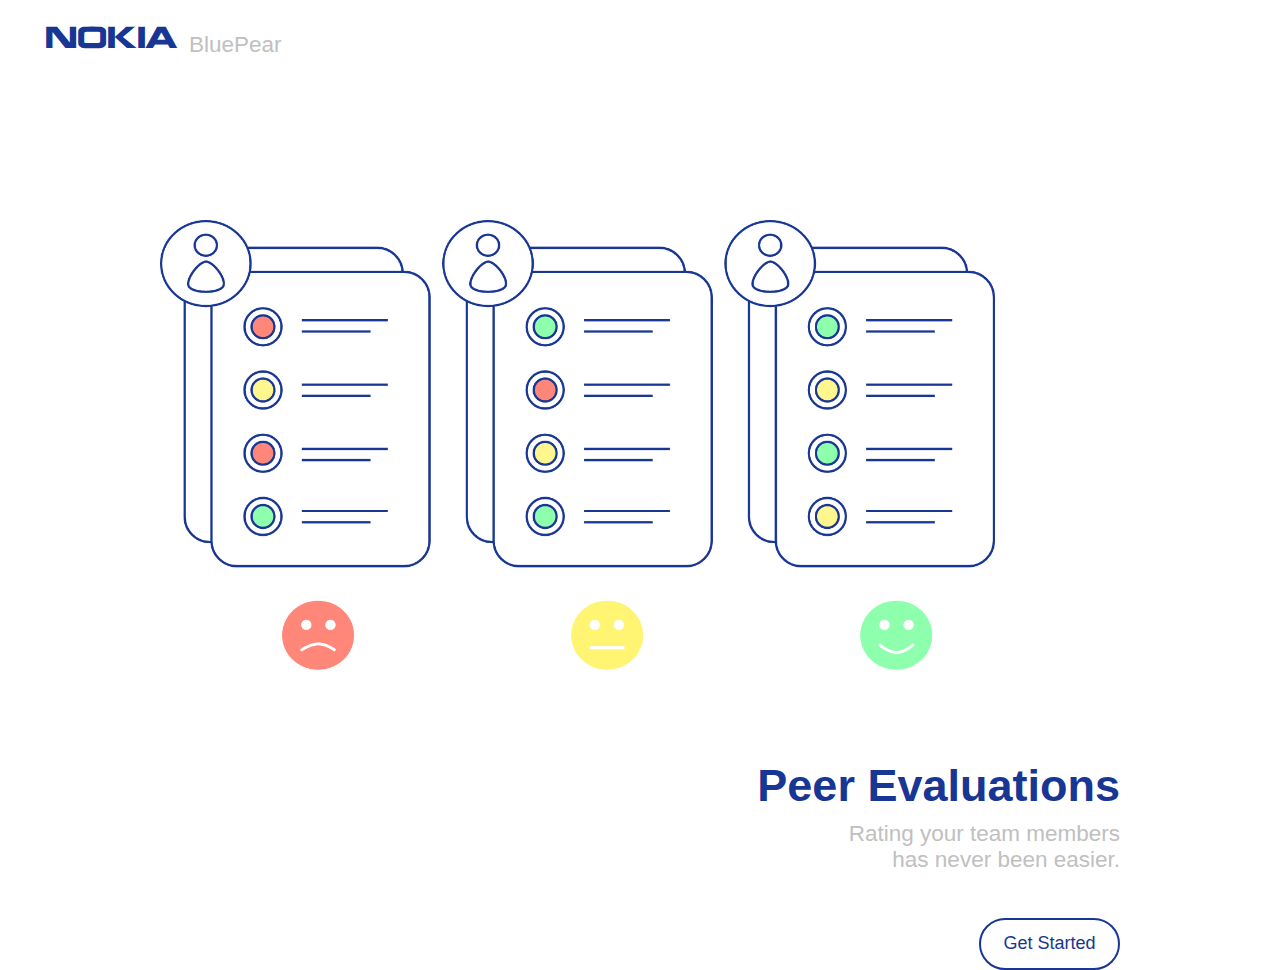
==== BluePear/index.html @ 50386a79 "Created the initial homepage" ====
<!DOCTYPE html>
<html>
    <head>
        <link rel="stylesheet" type="text/css" href="style.css">
    </head>
    <body>
        <nav>
            <h1 id="logo">NOKIA</h1>
            <h2 id="sublogo">BluePear</h2>
        </nav>
        <div id="visualContainer">
            <img id="visual" src="images/visual.png"/>
            <div id="tagline">
                <h3>Peer Evaluations</h3>
                <h4>Rating your team members <br/>has never been easier.</h4>
                <button>Get Started</button>
            </div>
        </div>
    </body>
</html>
---- BluePear/style.css ----
@font-face{
    font-family: Nokia;
    src: url('fonts/NokiaKokia.ttf');
}

body{
    height: 100%;
    margin: 0;
    background-repeat: no-repeat;
    background-attachment: fixed;
    /*background-image: linear-gradient(175deg, #183693, #183693);*/
    margin: 0;
    font-family: helvetica;
}

nav{
    /*background-image: linear-gradient(175deg, #ffffff, #f0f0f0);*/
    color: #183693;
    padding: 3vh 5vh 3vh 5vh;
    /*box-shadow: 0vh 1vh 1.5vh rgb(0,0,0, 0.24);*/
}

button{
    padding: 1.5vh 2.5vh 1.5vh 2.5vh;
    font-size: 2vh;
    color: #183693;
    background-color: #ffffff;
    border: 0.3vh solid #183693;
    border-radius: 40px;
    outline: none;
    transition: 0.3s;
}

button:hover{
    color: #ffffff;
    background-color: #183693;
    box-shadow: 0vh 0.5vh 1vh rgb(0,0,0,0.5);
    cursor: pointer;
}

#logo{
    margin: 0vh;
    font-family: Nokia;
    font-weight: 100;
    font-size: 3vh;
    float: left;
}

#sublogo{
    margin: 0.5vh 0vh 0vh 16vh;
    color: #c0c0c0;
    font-family: helvetica;
    font-weight: 100;
    font-size: 2.5vh;
}

#visualContainer{
    margin: 15vh auto auto auto;
    width: 75%;
}

#visual{
    display: inline-block;
    height: 50vh;
    width: auto;
    margin: auto;
    float: left;
}

#tagline{
    float: right;
    display: inline-block;
    margin: 10vh 0vh 0vh 0vh;
    text-align: right;
}

#tagline h3{
    margin: 0vh 0vh 1vh;
    font-size: 5vh;
    color: #183693;
}


#tagline h4{
    margin: 0vh 0vh 5vh;
    font-size: 2.5vh;
    color: #c0c0c0;
    font-weight:100;
}

/*
#tagline button{
    padding: 2vh;
    color: #ffffff;
    background-color: #183693;
    border: none;
    outline: none;
}
*/
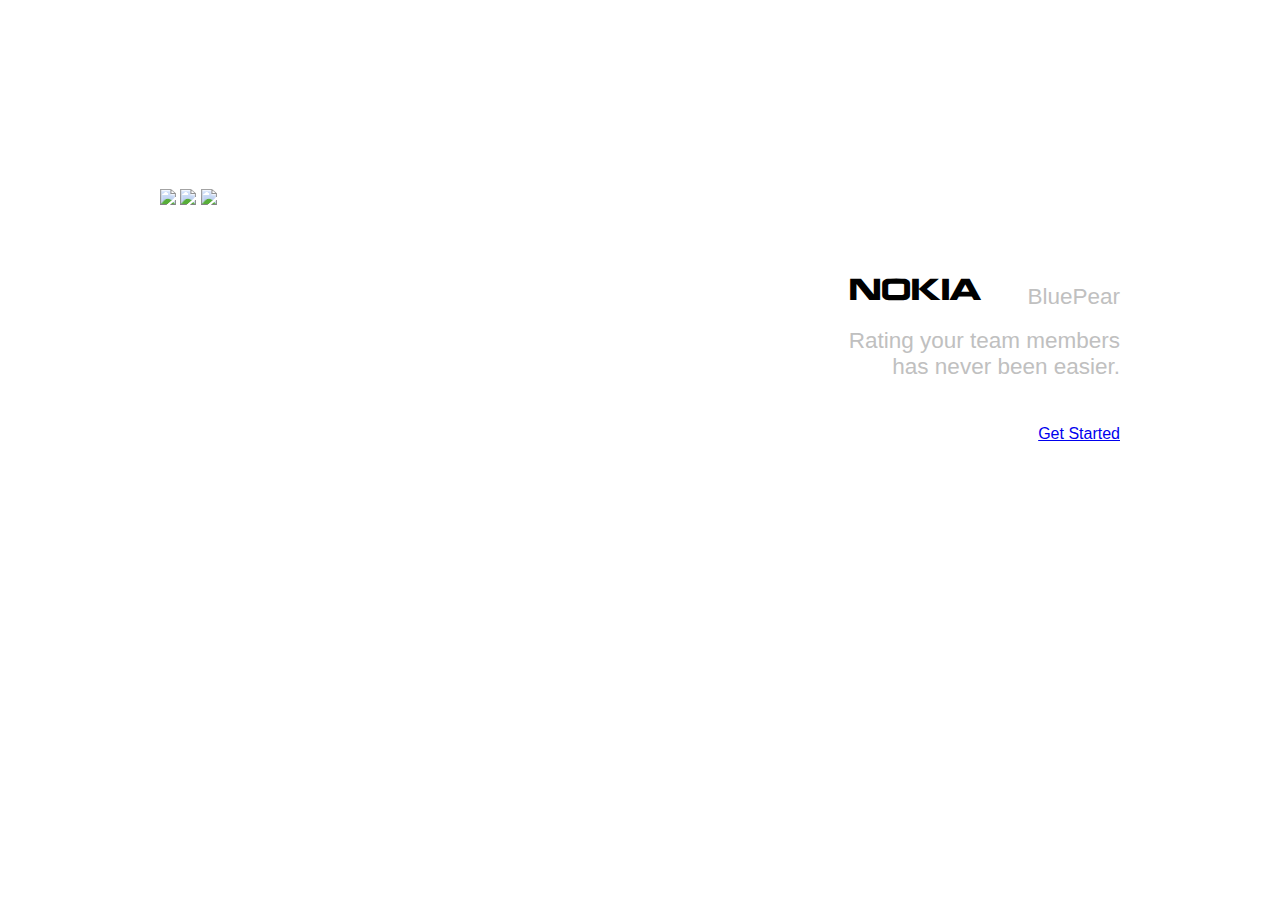
==== commit 67b0b590: "minor bug" ====
--- a/BluePear/index.html
+++ b/BluePear/index.html
@@ -2,18 +2,22 @@
 <html>
     <head>
         <link rel="stylesheet" type="text/css" href="style.css">
+        <link rel="stylesheet" type="text/css" href="css/common.css">
+        <link rel="stylesheet" type="text/css" href="css/animations.css">
     </head>
     <body>
         <nav>
-            <h1 id="logo">NOKIA</h1>
-            <h2 id="sublogo">BluePear</h2>
+            
         </nav>
         <div id="visualContainer">
-            <img id="visual" src="images/visual.png"/>
+            <img id="visual1" class="visual" src="images/01.png"/>
+            <img id="visual2" class="visual" src="images/02.png"/>
+            <img id="visual3" class="visual" src="images/03.png"/>
             <div id="tagline">
-                <h3>Peer Evaluations</h3>
+                <h1 id="logo">NOKIA</h1>
+                <h2 id="sublogo">BluePear</h2><br/>
                 <h4>Rating your team members <br/>has never been easier.</h4>
-                <button>Get Started</button>
+                <a class="button" href="html/home.html">Get Started</a>
             </div>
         </div>
     </body>
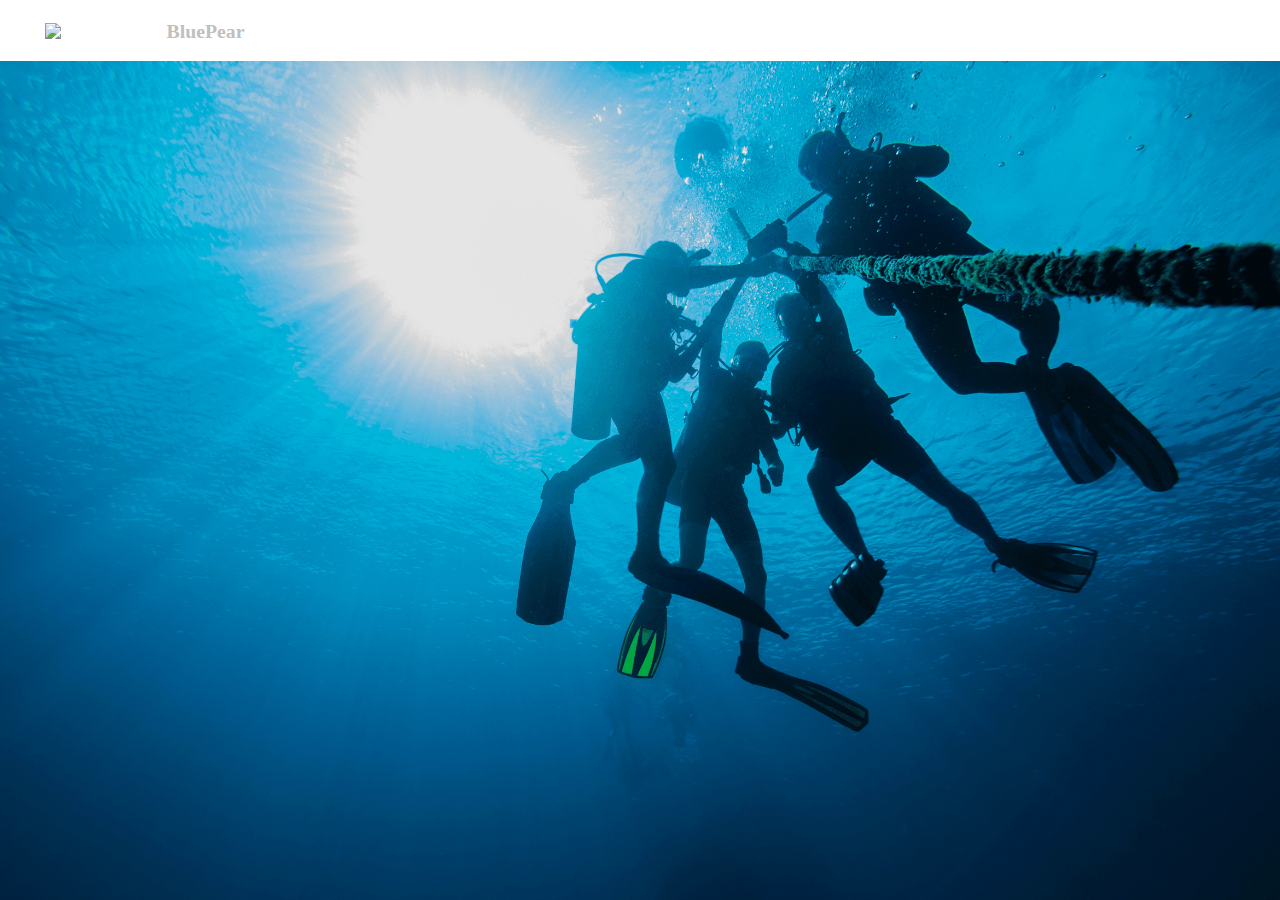
==== commit d6a965f6: "removed unecessary element in index.html" ====
--- a/BluePear/index.html
+++ b/BluePear/index.html
@@ -1,22 +1,30 @@
 <!DOCTYPE html>
 <html>
     <head>
+        <title>BluePear</title>
+        <link rel="stylesheet" type="text/css" href="css/common.css">
         <link rel="stylesheet" type="text/css" href="style.css">
-        <link rel="stylesheet" type="text/css" href="css/common.css">
         <link rel="stylesheet" type="text/css" href="css/animations.css">
+        <link rel="stylesheet" type="text/css" href="css/nav.css">
+        <link rel="shortcut icon" type="image/png" href="images/bluepear.png"/>
     </head>
     <body>
         <nav>
-            
+            <a href="../index.html">
+                <image id="logo" src="images/nokia-logo.png"/>
+                <h2 id="sublogo">BluePear</h2><br/>
+            </a>
         </nav>
-        <div id="visualContainer">
+        <div id="visualContainer" style="width: 85%;">
             <img id="visual1" class="visual" src="images/01.png"/>
             <img id="visual2" class="visual" src="images/02.png"/>
             <img id="visual3" class="visual" src="images/03.png"/>
             <div id="tagline">
-                <h1 id="logo">NOKIA</h1>
-                <h2 id="sublogo">BluePear</h2><br/>
-                <h4>Rating your team members <br/>has never been easier.</h4>
+                <div id="logoContainer">
+                    <image id="logoFeature" src="images/nokia-logo-white.png"/>
+                    <h2 id="sublogoFeature">BluePear</h2>
+                </div>
+                <h4  class="text">Rating your team members <br/>has never been easier.</h4>
                 <a class="button" href="html/home.html">Get Started</a>
             </div>
         </div>
--- a/BluePear/css/common.css
+++ b/BluePear/css/common.css
@@ -0,0 +1,301 @@
+@font-face{
+    font-family: NokiaPureHeadline_Ultralight;
+    src: url('../fonts/NokiaPureHeadline_Ultralight.ttf');
+}
+
+@font-face{
+    font-family: NokiaPureText-Light;
+    src: url('../fonts/NokiaPureText-Light.ttf');
+}
+
+@font-face{
+    font-family: NokiaPureText-Regular;
+    src: url('../fonts/NokiaPureText-Regular.ttf');
+}
+
+html{
+    background-image: linear-gradient(
+      rgba(0, 0, 0, 0.3),
+      rgba(0, 0, 0, 0.3)
+    ), url(../images/dive_blur.jpg);
+    background-position: top;
+    background-size: cover;
+    background-repeat: no-repeat;
+    background-attachment: fixed;
+    background-color: #124191;
+    min-height: 100%;
+}
+
+body{
+    min-height: 100%;
+    margin: 0;
+    font-family: NokiaPureText-Light;
+}
+
+a.button{
+    padding: 1.5vh 4vh 1.5vh 4vh;
+    font-family: NokiaPureText-Regular;
+    font-size: 1.8vh;
+    color: #ffffff;
+    text-decoration: none;
+    background-color: transparent;
+    border: 1.5px solid #ffffff;
+    border-radius: 3px;
+    outline: none;
+    transition: 0.3s;
+    -webkit-user-select: none; /* Safari 3.1+ */
+    -moz-user-select: none; /* Firefox 2+ */
+    -ms-user-select: none; /* IE 10+ */
+    user-select: none; /* Standard syntax */
+}
+
+a.button:hover{
+    color: #124191;
+    background-color: #ffffff;
+    cursor: pointer;
+}
+
+.headline{
+    font-family: NokiaPureHeadline_Ultralight;
+    font-weight: 100;
+    color: #ffffff;
+    width: 80%;
+}
+
+.text{
+    font-family: NokiaPureText-Light;
+    font-weight: 100;
+}
+
+input[type="submit"]{
+    display: block;
+    margin: 5vh auto 0vh auto;
+    color: #124191;
+    text-decoration: none;
+    background-color: transparent;
+    border: 1.5px solid #124191;
+    border-radius: 3px;
+    outline: none;
+    transition: 0.3s;
+    padding: 1.5vh 4vh 1.5vh 4vh;
+    font-size: 1.8vh;
+    cursor: pointer;
+}
+
+input[type="submit"]:hover{
+    color: #ffffff;
+    background-color: #124191;
+}
+    
+.headline{
+    margin:auto;
+    color: #ffffff;
+    font-size: 4vh;
+}
+
+#content{
+    text-align: center;
+    width: 65%;
+    margin:  5vh auto auto auto;
+}
+
+.wrapper{
+    margin:  5vh auto 10vh auto;
+    display: inline-block;
+    background-color: #ffffff;
+    border-radius: 2vh 2vh 0vh 0vh;
+    box-shadow: 0vh 0vh 5vh rgb(0,0,0,0.15);
+    box-sizing: border-box;
+    padding: 10vh 0vh 10vh 0vh;
+    opacity: 1;
+    width: 100%;
+    height: 100%;
+}
+
+#titlebar{
+    color: #124191;
+    font-size: 3vh;
+}
+
+#cardTitle {
+    font-size: 3vh;
+    color: #124191;
+}
+
+/* 
+  ##Device = Desktops
+  ##Screen = 1281px to higher resolution desktops
+*/
+
+@media (min-width: 1281px) {
+    #content{
+        width: 65%;
+    }
+    .wrapper{
+        border-radius: 2vh;
+        padding: 10vh 10vh 10vh 10vh;
+    }
+}
+
+/* 
+  ##Device = Laptops, Desktops
+  ##Screen = B/w 1025px to 1280px
+*/
+
+@media (min-width: 1025px) and (max-width: 1280px) {
+    #content{
+        width: 75%;
+    }
+    .wrapper{
+        border-radius: 2vh;
+        padding: 7vh 7vh 7vh 7vh;
+    }
+}
+
+/* 
+  ##Device = Tablets, Ipads (portrait)
+  ##Screen = B/w 768px to 1024px
+*/
+
+@media (min-width: 768px) and (max-width: 1024px) {
+    #content{
+        width: 100%;
+    }
+    .wrapper{
+        border-radius: 0;
+        padding: 5vh 3vh 5vh 3vh;
+    }
+    textarea{
+        font-size: 1.4vh;
+    }
+    .question, .questionItem{
+        font-size: 2vh;
+    }
+    th, td{
+        font-size: 1.6vh;
+    }
+    .option:first-of-type{
+        opacity: 1;
+        filter: none;
+        border-radius: 0;
+        width: 100%;
+        height: 30vh;
+        padding: 4vh;
+        text-align: center;
+    }
+    .option:last-of-type{
+        opacity: 1;
+        filter: none;
+        border-radius: 0;
+        width: 100%;
+        height: 30vh;
+        padding: 4vh;
+        text-align: center;
+    }
+    .wrapperHome{
+        border-radius: 0vh;
+    }
+    #toolbar{
+        display: block;
+    }
+    .categoryContainer .delete{
+        opacity: 1;
+        visibility: visible;
+    }
+    .item .delete{
+        opacity: 1;
+        visibility: visible;
+    }
+    #sublogo{
+        margin: 0vh 0vh 0vh 1.5vh;
+    }
+}
+
+/* 
+  ##Device = Tablets, Ipads (landscape)
+  ##Screen = B/w 768px to 1024px
+*/
+
+@media (min-width: 768px) and (max-width: 1024px) and (orientation: landscape) {
+    #content{
+        width: 75%;
+    }
+    .wrapper{
+        border-radius: 2vh;
+        padding: 5vh 5vh 5vh 5vh;
+    }
+}
+
+/* 
+  ##Device = Low Resolution Tablets, Mobiles (Landscape)
+  ##Screen = B/w 481px to 767px
+*/
+
+@media (min-width: 481px) and (max-width: 767px) {
+    #content{
+        width: 75%;
+    }
+    .wrapper{
+        border-radius: 2vh;
+        padding: 5vh 5vh 5vh 5vh;
+    }
+}
+
+/* 
+  ##Device = Most of the Smartphones Mobiles (Portrait)
+  ##Screen = B/w 320px to 479px
+*/
+
+@media (min-width: 320px) and (max-width: 480px) {
+    #content{
+        width: 100%;
+    }
+    .wrapper{
+        border-radius: 0;
+        padding: 3vh 3vh 3vh 3vh;
+    }
+    textarea{
+        font-size: 1.4vh;
+    }
+    .question, .questionItem{
+        font-size: 2vh;
+    }
+    th, td{
+        font-size: 1.6vh;
+    }
+    .option:first-of-type{
+        opacity: 1;
+        filter: none;
+        border-radius: 0;
+        width: 100%;
+        height: 30vh;
+        padding: 4vh;
+        text-align: center;
+    }
+    .option:last-of-type{
+        opacity: 1;
+        filter: none;
+        border-radius: none;
+        width: 100%;
+        height: 30vh;
+        padding: 4vh;
+        text-align: center;
+    }
+    .wrapperHome{
+        border-radius: 0vh;
+    }
+    #toolbar{
+        display: block;
+    }
+    .categoryContainer .delete{
+        opacity: 1;
+        visibility: visible;
+    }
+    .item .delete{
+        opacity: 1;
+        visibility: visible;
+    }
+    #sublogo{
+        margin: 0vh 0vh 0vh 1.5vh;
+    }
+}--- a/BluePear/style.css
+++ b/BluePear/style.css
@@ -1,99 +1,234 @@
 @font-face{
-    font-family: Nokia;
-    src: url('fonts/NokiaKokia.ttf');
-}
-
-body{
-    height: 100%;
-    margin: 0;
+    font-family: NokiaPureText-Light;
+    src: url('fonts/NokiaPureText-Light.ttf');
+}
+
+html{
+    background-image: linear-gradient(
+      rgba(0, 0, 0, 0.1),
+      rgba(0, 0, 0, 0.1)
+    ), url(images/dive.jpg);
+    background-position: top;
+    background-size: cover;
     background-repeat: no-repeat;
     background-attachment: fixed;
-    /*background-image: linear-gradient(175deg, #183693, #183693);*/
+    background-color: #124191;
+    min-height: 100%;
+}
+
+body{
+    min-height: 100%;
     margin: 0;
-    font-family: helvetica;
-}
-
-nav{
-    /*background-image: linear-gradient(175deg, #ffffff, #f0f0f0);*/
-    color: #183693;
-    padding: 3vh 5vh 3vh 5vh;
-    /*box-shadow: 0vh 1vh 1.5vh rgb(0,0,0, 0.24);*/
-}
-
-button{
-    padding: 1.5vh 2.5vh 1.5vh 2.5vh;
-    font-size: 2vh;
-    color: #183693;
-    background-color: #ffffff;
-    border: 0.3vh solid #183693;
-    border-radius: 40px;
-    outline: none;
-    transition: 0.3s;
-}
-
-button:hover{
-    color: #ffffff;
-    background-color: #183693;
-    box-shadow: 0vh 0.5vh 1vh rgb(0,0,0,0.5);
-    cursor: pointer;
-}
-
-#logo{
-    margin: 0vh;
-    font-family: Nokia;
-    font-weight: 100;
+    font-family: NokiaPureText-Light;
+}
+
+#logoFeature{
+    width: 22vh;
+    height: auto;
+    display: inline-block;
+    vertical-align: top;
+}
+
+#sublogoFeature{
+    display: inline-block;
+    margin: 0vh 0vh 0vh 1.5vh;
+    color: #ececec;
+    font-family: NokiaPureText-Light;
+    font-weight: 600;
     font-size: 3vh;
-    float: left;
-}
-
-#sublogo{
-    margin: 0.5vh 0vh 0vh 16vh;
-    color: #c0c0c0;
-    font-family: helvetica;
-    font-weight: 100;
-    font-size: 2.5vh;
+    vertical-align: top;
 }
 
 #visualContainer{
-    margin: 15vh auto auto auto;
-    width: 75%;
-}
-
-#visual{
-    display: inline-block;
-    height: 50vh;
-    width: auto;
+    margin: 23vh auto auto auto;
+    width: 72%;
+    text-align: center;
+}
+
+.visual{
+    display: none;
+    height: auto;
+    width: 22%;
     margin: auto;
     float: left;
 }
 
+#visual1{
+    animation-name: slideUp;
+    animation-duration: 0.7s;
+    animation-fill-mode: forwards;  
+    animation-timing-function: ease-in-out;
+    -webkit-animation-name: slideUp;
+    -webkit-animation-duration: 0.7s;
+    -webkit-animation-fill-mode: forwards;  
+    -webkit-animation-timing-function: ease-in-out;
+}
+
+
+#visual2{
+    animation-name: slideUp;
+    animation-duration: 0.7s;
+    animation-delay: 0.1s;
+    animation-fill-mode: forwards;  
+    animation-timing-function: ease-in-out;
+    -webkit-animation-name: slideUp;
+    -webkit-animation-duration: 0.7s;
+    -webkit-animation-delay: 0.1s;
+    -webkit-animation-fill-mode: forwards;  
+    -webkit-animation-timing-function: ease-in-out;
+}
+
+
+#visual3{
+    animation-name: slideUp;
+    animation-duration: 0.7s;
+    animation-delay: 0.2s;
+    animation-fill-mode: forwards;  
+    animation-timing-function: ease-in-out;
+    -webkit-animation-name: slideUp;
+    -webkit-animation-duration: 0.7s;
+    -webkit-animation-delay: 0.2s;
+    -webkit-animation-fill-mode: forwards;  
+    -webkit-animation-timing-function: ease-in-out;
+}
+
 #tagline{
-    float: right;
-    display: inline-block;
-    margin: 10vh 0vh 0vh 0vh;
-    text-align: right;
-}
-
-#tagline h3{
-    margin: 0vh 0vh 1vh;
-    font-size: 5vh;
-    color: #183693;
-}
-
+    float: left;
+    display: block;
+    opacity: 0;
+    margin: 10vh auto;
+    text-align: left;
+    animation-name: fadeIn;
+    animation-duration: 0.7s;
+    animation-delay: 0.9s;
+    animation-timing-function: ease-in-out;
+    animation-fill-mode: forwards;  
+    -webkit-animation-name: fadeIn;
+    -webkit-animation-duration: 0.7s;
+    -webkit-animation-delay: 0.9s;
+    -webkit-animation-fill-mode: forwards;  
+    -webkit-animation-timing-function: ease-in-out;
+}
 
 #tagline h4{
-    margin: 0vh 0vh 5vh;
+    margin: 3vh 0vh 6vh;
     font-size: 2.5vh;
-    color: #c0c0c0;
+    color: #ffffff;
     font-weight:100;
 }
 
-/*
-#tagline button{
-    padding: 2vh;
-    color: #ffffff;
-    background-color: #183693;
-    border: none;
-    outline: none;
-}
-*/+/* 
+  ##Device = Desktops
+  ##Screen = 1281px to higher resolution desktops
+*/
+
+@media (min-width: 1281px) {
+    .visual{
+        width: 22%;
+    }
+    #visualContainer{
+        margin: 30vh auto auto auto;
+        width: 72%;
+    }
+    #tagline{
+        float: left;
+        text-align: left;
+    }
+}
+
+/* 
+  ##Device = Laptops, Desktops
+  ##Screen = B/w 1025px to 1280px
+*/
+
+@media (min-width: 1025px) and (max-width: 1280px) {
+    .visual{
+        width: 22%;
+    }
+    #visualContainer{
+        margin: 30vh auto auto auto;
+        width: 72%;
+    }
+    #tagline{
+        float: left;
+        text-align: left;
+    }
+}
+
+/* 
+  ##Device = Tablets, Ipads (portrait)
+  ##Screen = B/w 768px to 1024px
+*/
+
+@media (min-width: 768px) and (max-width: 1024px) {
+    .visual{
+        width: 33.3%;
+    }
+    #visualContainer{
+        margin: 35vh auto auto auto;
+        width: 90%;
+    }
+    #tagline{
+        margin: 5vh auto auto auto;
+        float: none;
+        text-align: center;
+    }
+}
+
+/* 
+  ##Device = Tablets, Ipads (landscape)
+  ##Screen = B/w 768px to 1024px
+*/
+
+@media (min-width: 768px) and (max-width: 1024px) and (orientation: landscape) {
+    .visual{
+        width: 20%;
+    }
+    #visualContainer{
+        margin: 30vh auto auto auto;
+        width: 90%;
+    }
+    #tagline{
+        float: left;
+        text-align: left;
+        margin-left: 5vh;
+    }
+}
+
+/* 
+  ##Device = Low Resolution Tablets, Mobiles (Landscape)
+  ##Screen = B/w 481px to 767px
+*/
+
+@media (min-width: 481px) and (max-width: 767px) {
+    .visual{
+        width: 22%;
+    }
+    #visualContainer{
+        margin: 23vh auto auto auto;
+        width: 72%;
+    }
+    #tagline{
+        float: left;
+        text-align: left;
+    }
+}
+
+/* 
+  ##Device = Most of the Smartphones Mobiles (Portrait)
+  ##Screen = B/w 320px to 479px
+*/
+
+@media (min-width: 320px) and (max-width: 480px) {
+    .visual{
+        width: 33.3%;
+    }
+    #visualContainer{
+        margin: 35vh auto auto auto;
+        width: 80%;
+    }
+    #tagline{
+        float: none;
+        text-align: center;
+    }
+}--- a/BluePear/css/animations.css
+++ b/BluePear/css/animations.css
@@ -0,0 +1,45 @@
+@-webkit-keyframes slideUp {
+    0% {
+        margin-top: 20vh;
+        opacity: 0;
+    }
+    80% {
+        margin-top: -2vh;
+    }
+    100% {
+        margin-top: 0;
+        opacity: 1;
+    }
+}
+
+@keyframes slideUp {
+    0% {
+        margin-top: 20vh;
+        opacity: 0;
+    }
+    80% {
+        margin-top: -2vh;
+    }
+    100% {
+        margin-top: 0;
+        opacity: 1;
+    }
+}
+
+@-webkit-keyframes fadeIn {
+    from {
+        opacity: 0;
+    }
+    to {
+        opacity: 1;
+    }
+}
+
+@keyframes fadeIn {
+    from {
+        opacity: 0;
+    }
+    to {
+        opacity: 1;
+    }
+}--- a/BluePear/css/nav.css
+++ b/BluePear/css/nav.css
@@ -0,0 +1,157 @@
+@font-face{
+    font-family: NokiaPureText-Light;
+    src: url('../fonts/NokiaPureText-Light.ttf');
+}
+
+nav{
+    background-color: #ffffff;
+    padding: 2vh 5vh 2vh 5vh;
+}
+
+#logo{
+    width: 12vh;
+    padding-top: 0.5vh;
+    height: auto;
+    float: left;
+}
+
+#sublogo{
+    display: inline-block;
+    margin: 0.2vh 0vh 0vh 1.5vh;
+    color: #c0c0c0;
+    font-family: NokiaPureText-Light;
+    font-weight: 600;
+    font-size: 2.2vh;
+}
+
+#account{
+    float: right;
+    cursor: pointer;
+    font-size: 2vh;
+    text-decoration: none;
+    color: #000000;
+    padding: 1vh 2vh;
+    margin-top: -0.8vh;
+    transition: 0.3s;
+    border-radius: 5vh;
+    font-weight: 600;
+    -webkit-user-select: none; /* Safari 3.1+ */
+    -moz-user-select: none; /* Firefox 2+ */
+    -ms-user-select: none; /* IE 10+ */
+    user-select: none; /* Standard syntax */
+}
+
+#account:hover{
+    color: #124191;
+    background-color: #f0f0f0;
+}
+
+#account a{
+    display: inline;
+}
+
+#account img{
+    margin-left: 1vh;
+    width: 2vh;
+    height: auto;
+}
+
+#account_dropdown{
+    display: none;
+    text-align: right;
+    position: fixed;
+    top: 7vh;
+    right: 5vh;
+    padding: 1.5vh 5vh;
+    box-sizing: border-box;
+    background-color: #ffffff;
+    box-shadow: 0vh 1vh 2vh rgb(0,0,0,0.4);
+}
+
+.links{
+    display: block;
+    cursor: pointer;
+    font-size: 2vh;
+    text-decoration: none;
+    color: #000000;
+    margin: 2.5vh 0vh;
+}
+
+.links:hover{
+    color: #124191;
+    font-weight:600;
+}
+
+/* 
+  ##Device = Desktops
+  ##Screen = 1281px to higher resolution desktops
+*/
+
+@media (min-width: 1281px) {
+}
+
+/* 
+  ##Device = Laptops, Desktops
+  ##Screen = B/w 1025px to 1280px
+*/
+
+@media (min-width: 1025px) and (max-width: 1280px) {
+}
+
+/* 
+  ##Device = Tablets, Ipads (portrait)
+  ##Screen = B/w 768px to 1024px
+*/
+
+@media (min-width: 768px) and (max-width: 1024px) {
+    #account a{
+        display: none;
+    }
+    #account_dropdown{
+        text-align: center;
+        right: 0vh;
+        width: 100%;
+        background-color: #f0f0f0;
+        box-shadow: none;
+    }
+    nav{
+        padding: 2vh 3vh 2vh 3vh;
+    }
+}
+
+/* 
+  ##Device = Tablets, Ipads (landscape)
+  ##Screen = B/w 768px to 1024px
+*/
+
+@media (min-width: 768px) and (max-width: 1024px) and (orientation: landscape) {
+}
+
+/* 
+  ##Device = Low Resolution Tablets, Mobiles (Landscape)
+  ##Screen = B/w 481px to 767px
+*/
+
+@media (min-width: 481px) and (max-width: 767px) {
+}
+
+/* 
+  ##Device = Most of the Smartphones Mobiles (Portrait)
+  ##Screen = B/w 320px to 479px
+*/
+
+@media (min-width: 320px) and (max-width: 480px) {
+    #account a{
+        display: none;
+    }
+    #account_dropdown{
+        text-align: center;
+        right: 0vh;
+        width: 100%;
+        background-color: #f0f0f0;
+        box-shadow: none;
+    }
+    nav{
+        padding: 2vh 3vh 2vh 3vh;
+    }
+}